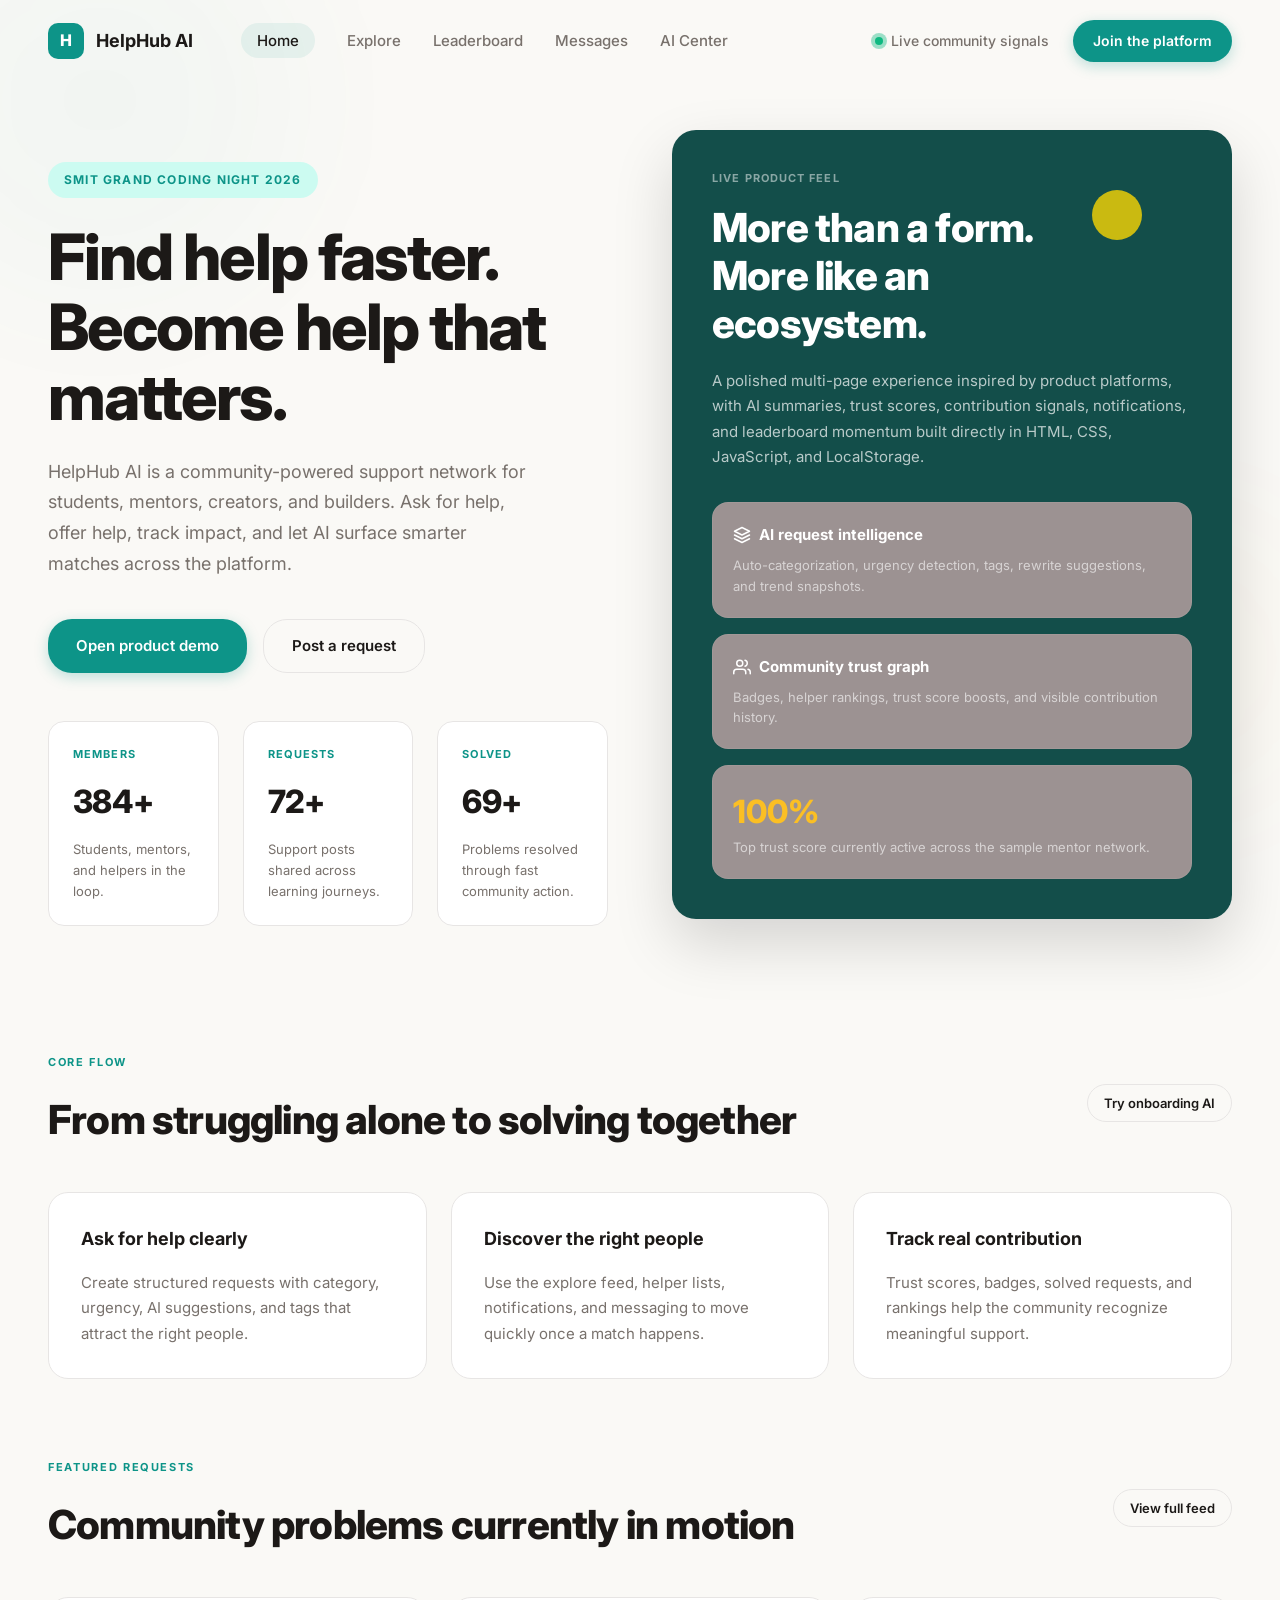
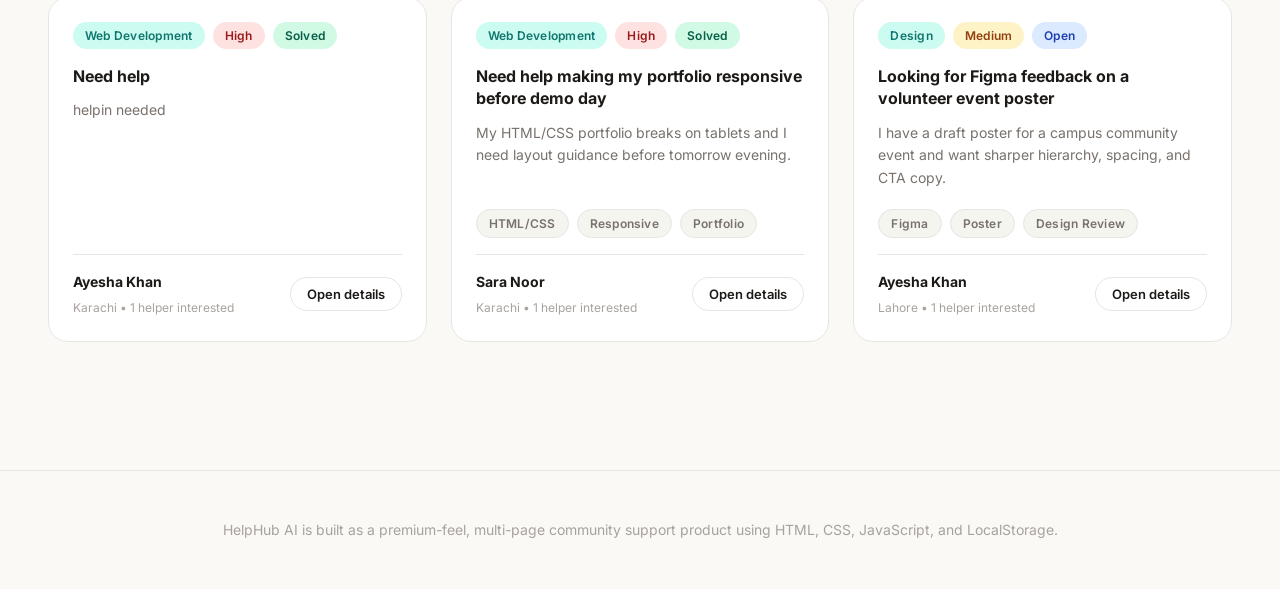
==== index.html @ 0294b37c "add files" ====
<!DOCTYPE html>
<html lang="en">
<head>
    <meta charset="UTF-8">
    <meta name="viewport" content="width=device-width, initial-scale=1.0">
    <title>HelpHub AI - Community Powered Support Network</title>
    <link href="https://fonts.googleapis.com/css2?family=Inter:wght@300;400;500;600;700;800&display=swap" rel="stylesheet">
    <link rel="stylesheet" href="style.css">
<base target="_blank">
</head>
<body>
    <!-- Background shapes -->
    <div class="bg-shape shape-1"></div>
    <div class="bg-shape shape-2"></div>

    <!-- Navigation -->
    <nav class="navbar">
        <div class="nav-left">
            <a href="#" class="logo">
                <div class="logo-icon">H</div>
                <span>HelpHub AI</span>
            </a>
            <ul class="nav-links">
                <li><a href="./index.html" class="active">Home</a></li>
                <li><a href="./explore.html">Explore</a></li>
                <li><a href="./leader.html">Leaderboard</a></li>
                <li><a href="./message.html">Messages</a></li>
                <li><a href="./platform.html">AI Center</a></li>
            </ul>
        </div>
        <div class="nav-right">
            <div class="live-signals">
                <div class="pulse-dot"></div>
                <span>Live community signals</span>
            </div>
            <a href="#" class="btn btn-primary">Join the platform</a>
        </div>
    </nav>

    <!-- Hero Section -->
    <section class="hero">
        <div class="hero-left">
            <div class="event-badge animate-in">
                SMIT Grand Coding Night 2026
            </div>

            <h1 class="hero-title animate-in delay-1">
                Find help faster.<br>
                Become help that<br>
                matters.
            </h1>

            <p class="hero-subtitle animate-in delay-2">
                HelpHub AI is a community-powered support network for students, mentors, creators, and builders. Ask for help, offer help, track impact, and let AI surface smarter matches across the platform.
            </p>

            <div class="hero-actions animate-in delay-3">
                <a href="#" class="btn btn-primary btn-large">Open product demo</a>
                <a href="#" class="btn btn-outline btn-large">Post a request</a>
            </div>

            <div class="stats-grid animate-in delay-4">
                <div class="stat-card">
                    <div class="stat-label">Members</div>
                    <div class="stat-value">384+</div>
                    <div class="stat-desc">Students, mentors, and helpers in the loop.</div>
                </div>
                <div class="stat-card">
                    <div class="stat-label">Requests</div>
                    <div class="stat-value">72+</div>
                    <div class="stat-desc">Support posts shared across learning journeys.</div>
                </div>
                <div class="stat-card">
                    <div class="stat-label">Solved</div>
                    <div class="stat-value">69+</div>
                    <div class="stat-desc">Problems resolved through fast community action.</div>
                </div>
            </div>
        </div>

        <div class="hero-right animate-in delay-2">
            <div class="feature-card">
                <div class="feature-label">Live Product Feel</div>
                <div class="center"></div>
                <h2 class="feature-title">
                    More than a form.<br>
                    More like an<br>
                    ecosystem.
                </h2>
                <p class="feature-desc">
                    A polished multi-page experience inspired by product platforms, with AI summaries, trust scores, contribution signals, notifications, and leaderboard momentum built directly in HTML, CSS, JavaScript, and LocalStorage.
                </p>

                <div class="feature-list">
                    <div class="feature-item">
                        <div class="feature-item-title">
                            <svg width="18" height="18" viewBox="0 0 24 24" fill="none" stroke="currentColor" stroke-width="2" stroke-linecap="round" stroke-linejoin="round">
                                <path d="M12 2L2 7l10 5 10-5-10-5z"/>
                                <path d="M2 17l10 5 10-5"/>
                                <path d="M2 12l10 5 10-5"/>
                            </svg>
                            AI request intelligence
                        </div>
                        <div class="feature-item-desc">
                            Auto-categorization, urgency detection, tags, rewrite suggestions, and trend snapshots.
                        </div>
                    </div>

                    <div class="feature-item">
                        <div class="feature-item-title">
                            <svg width="18" height="18" viewBox="0 0 24 24" fill="none" stroke="currentColor" stroke-width="2" stroke-linecap="round" stroke-linejoin="round">
                                <path d="M17 21v-2a4 4 0 0 0-4-4H5a4 4 0 0 0-4 4v2"/>
                                <circle cx="9" cy="7" r="4"/>
                                <path d="M23 21v-2a4 4 0 0 0-3-3.87"/>
                                <path d="M16 3.13a4 4 0 0 1 0 7.75"/>
                            </svg>
                            Community trust graph
                        </div>
                        <div class="feature-item-desc">
                            Badges, helper rankings, trust score boosts, and visible contribution history.
                        </div>
                    </div>

                    <div class="feature-item">
                        <div class="trust-score">
                            <span class="trust-score-value">100%</span>
                        </div>
                        <div class="feature-item-desc">
                            Top trust score currently active across the sample mentor network.
                        </div>
                    </div>
                </div>
            </div>
        </div>
    </section>

    <!-- Core Flow Section -->
    <section class="core-flow">
        <div class="section-header">
            <div>
                <div class="section-label">Core Flow</div>
                <h2 class="section-title">From struggling alone to solving together</h2>
            </div>
            <a href="#" class="btn btn-outline btn-small">Try onboarding AI</a>
        </div>

        <div class="flow-grid">
            <div class="flow-card">
                <h3 class="flow-card-title">Ask for help clearly</h3>
                <p class="flow-card-desc">Create structured requests with category, urgency, AI suggestions, and tags that attract the right people.</p>
            </div>
            <div class="flow-card">
                <h3 class="flow-card-title">Discover the right people</h3>
                <p class="flow-card-desc">Use the explore feed, helper lists, notifications, and messaging to move quickly once a match happens.</p>
            </div>
            <div class="flow-card">
                <h3 class="flow-card-title">Track real contribution</h3>
                <p class="flow-card-desc">Trust scores, badges, solved requests, and rankings help the community recognize meaningful support.</p>
            </div>
        </div>
    </section>

    <!-- Featured Requests -->
    <section class="featured">
        <div class="section-header">
            <div>
                <div class="section-label">Featured Requests</div>
                <h2 class="section-title">Community problems currently in motion</h2>
            </div>
            <a href="#" class="btn btn-outline btn-small">View full feed</a>
        </div>

        <div class="requests-grid">
            <div class="request-card">
                <div class="request-tags">
                    <span class="tag tag-category">Web Development</span>
                    <span class="tag tag-urgency-high">High</span>
                    <span class="tag tag-status-solved">Solved</span>
                </div>
                <h3 class="request-title">Need help</h3>
                <p class="request-desc">helpin needed</p>
                <div class="request-footer">
                    <div class="request-author">
                        <span class="author-name">Ayesha Khan</span>
                        <span class="author-meta">Karachi • 1 helper interested</span>
                    </div>
                    <button class="btn-details">Open details</button>
                </div>
            </div>

            <div class="request-card">
                <div class="request-tags">
                    <span class="tag tag-category">Web Development</span>
                    <span class="tag tag-urgency-high">High</span>
                    <span class="tag tag-status-solved">Solved</span>
                </div>
                <h3 class="request-title">Need help making my portfolio responsive before demo day</h3>
                <p class="request-desc">My HTML/CSS portfolio breaks on tablets and I need layout guidance before tomorrow evening.</p>
                <div class="request-tags" style="margin-top: auto; margin-bottom: 1rem;">
                    <span class="tag tag-skill">HTML/CSS</span>
                    <span class="tag tag-skill">Responsive</span>
                    <span class="tag tag-skill">Portfolio</span>
                </div>
                <div class="request-footer">
                    <div class="request-author">
                        <span class="author-name">Sara Noor</span>
                        <span class="author-meta">Karachi • 1 helper interested</span>
                    </div>
                    <button class="btn-details">Open details</button>
                </div>
            </div>

            <div class="request-card">
                <div class="request-tags">
                    <span class="tag tag-category">Design</span>
                    <span class="tag tag-urgency-medium">Medium</span>
                    <span class="tag tag-status-open">Open</span>
                </div>
                <h3 class="request-title">Looking for Figma feedback on a volunteer event poster</h3>
                <p class="request-desc">I have a draft poster for a campus community event and want sharper hierarchy, spacing, and CTA copy.</p>
                <div class="request-tags" style="margin-top: auto; margin-bottom: 1rem;">
                    <span class="tag tag-skill">Figma</span>
                    <span class="tag tag-skill">Poster</span>
                    <span class="tag tag-skill">Design Review</span>
                </div>
                <div class="request-footer">
                    <div class="request-author">
                        <span class="author-name">Ayesha Khan</span>
                        <span class="author-meta">Lahore • 1 helper interested</span>
                    </div>
                    <button class="btn-details">Open details</button>
                </div>
            </div>
        </div>
    </section>

    <!-- Footer -->
    <footer class="footer">
        <p>HelpHub AI is built as a premium-feel, multi-page community support product using HTML, CSS, JavaScript, and LocalStorage.</p>
    </footer>

    <script>
        // Intersection Observer for scroll animations
        const observerOptions = {
            threshold: 0.1,
            rootMargin: '0px 0px -50px 0px'
        };

        const observer = new IntersectionObserver((entries) => {
            entries.forEach(entry => {
                if (entry.isIntersecting) {
                    entry.target.style.opacity = '1';
                    entry.target.style.transform = 'translateY(0)';
                }
            });
        }, observerOptions);

        // Observe all cards
        document.querySelectorAll('.flow-card, .request-card, .stat-card').forEach((el, index) => {
            el.style.opacity = '0';
            el.style.transform = 'translateY(20px)';
            el.style.transition = `all 0.6s cubic-bezier(0.4, 0, 0.2, 1) ${index * 0.1}s`;
            observer.observe(el);
        });

        // Live counter animation
        function animateValue(element, start, end, duration) {
            let startTimestamp = null;
            const step = (timestamp) => {
                if (!startTimestamp) startTimestamp = timestamp;
                const progress = Math.min((timestamp - startTimestamp) / duration, 1);
                const value = Math.floor(progress * (end - start) + start);
                element.textContent = value + '+';
                if (progress < 1) {
                    window.requestAnimationFrame(step);
                }
            };
            window.requestAnimationFrame(step);
        }

        // Trigger counter animation when stats are visible
        const statsObserver = new IntersectionObserver((entries) => {
            entries.forEach(entry => {
                if (entry.isIntersecting) {
                    const statValues = entry.target.querySelectorAll('.stat-value');
                    statValues.forEach((stat, index) => {
                        const finalValue = parseInt(stat.textContent);
                        setTimeout(() => {
                            animateValue(stat, 0, finalValue, 1500);
                        }, index * 200);
                    });
                    statsObserver.unobserve(entry.target);
                }
            });
        }, { threshold: 0.5 });

        const statsGrid = document.querySelector('.stats-grid');
        if (statsGrid) {
            statsObserver.observe(statsGrid);
        }

        // Smooth scroll for navigation
        document.querySelectorAll('a[href^="#"]').forEach(anchor => {
            anchor.addEventListener('click', function (e) {
                e.preventDefault();
                const target = document.querySelector(this.getAttribute('href'));
                if (target) {
                    target.scrollIntoView({
                        behavior: 'smooth',
                        block: 'start'
                    });
                }
            });
        });

        // Button click feedback
        document.querySelectorAll('.btn, .btn-details').forEach(btn => {
            btn.addEventListener('click', function(e) {
                if (!this.getAttribute('href') || this.getAttribute('href') === '#') {
                    // Create ripple effect
                    const ripple = document.createElement('span');
                    ripple.style.cssText = `
                        position: absolute;
                        border-radius: 50%;
                        background: rgba(255,255,255,0.3);
                        transform: scale(0);
                        animation: ripple 0.6s linear;
                        pointer-events: none;
                    `;

                    const rect = this.getBoundingClientRect();
                    const size = Math.max(rect.width, rect.height);
                    ripple.style.width = ripple.style.height = size + 'px';
                    ripple.style.left = (e.clientX - rect.left - size/2) + 'px';
                    ripple.style.top = (e.clientY - rect.top - size/2) + 'px';

                    this.style.position = 'relative';
                    this.style.overflow = 'hidden';
                    this.appendChild(ripple);

                    setTimeout(() => ripple.remove(), 600);
                }
            });
        });

        // Add ripple animation keyframes
        const style = document.createElement('style');
        style.textContent = `
            @keyframes ripple {
                to {
                    transform: scale(4);
                    opacity: 0;
                }
            }
        `;
        document.head.appendChild(style);

        // Live signal pulse update
        setInterval(() => {
            const dot = document.querySelector('.pulse-dot');
            if (dot) {
                dot.style.animation = 'none';
                dot.offsetHeight; // Trigger reflow
                dot.style.animation = null;
            }
        }, 5000);

        // Parallax effect for background shapes
        document.addEventListener('mousemove', (e) => {
            const shapes = document.querySelectorAll('.bg-shape');
            const x = e.clientX / window.innerWidth;
            const y = e.clientY / window.innerHeight;

            shapes.forEach((shape, index) => {
                const speed = (index + 1) * 20;
                const xOffset = (window.innerWidth / 2 - e.clientX) / speed;
                const yOffset = (window.innerHeight / 2 - e.clientY) / speed;
                shape.style.transform = `translate(${xOffset}px, ${yOffset}px)`;
            });
        });
    </script>
</body>
</html>
---- style.css ----
* {
    margin: 0;
    padding: 0;
    box-sizing: border-box;
    font-family: "Inter", sans-serif;
}
        :root {
            --primary: #0d9488;
            --primary-dark: #0f766e;
            --primary-light: #ccfbf1;
            --bg-warm: #faf9f6;
            --bg-cream: #f5f5f0;
            --text-primary: #1c1917;
            --text-secondary: #78716c;
            --text-muted: #a8a29e;
            --border: #e7e5e4;
            --dark-card: #134e4a;
            --dark-card-hover: #115e59;
            --accent-gold: #fbbf24;
            --success: #10b981;
            --warning: #f59e0b;
            --danger: #ef4444;
        }

        * {
            margin: 0;
            padding: 0;
            box-sizing: border-box;
        }

        body {
            font-family: 'Inter', -apple-system, BlinkMacSystemFont, sans-serif;
            background: var(--bg-warm);
            color: var(--text-primary);
            line-height: 1.6;
            overflow-x: hidden;
        }

        /* Navigation */
        .navbar {
            display: flex;
            align-items: center;
            justify-content: space-between;
            padding: 1.25rem 3rem;
            max-width: 1400px;
            margin: 0 auto;
            position: relative;
            z-index: 100;
        }

        .nav-left {
            display: flex;
            align-items: center;
            gap: 3rem;
        }

        .logo {
            display: flex;
            align-items: center;
            gap: 0.75rem;
            text-decoration: none;
            color: var(--text-primary);
            font-weight: 700;
            font-size: 1.125rem;
        }

        .logo-icon {
            width: 36px;
            height: 36px;
            background: var(--primary);
            border-radius: 10px;
            display: flex;
            align-items: center;
            justify-content: center;
            color: white;
            font-weight: 800;
            font-size: 1rem;
        }

        .nav-links {
            display: flex;
            gap: 2rem;
            list-style: none;
        }

        .nav-links a {
            text-decoration: none;
            color: var(--text-secondary);
            font-weight: 500;
            font-size: 0.9375rem;
            transition: color 0.2s;
            position: relative;
        }

        .nav-links a:hover {
            color: var(--text-primary);
        }

        .nav-links a.active {
            color: var(--text-primary);
            background: rgba(13, 148, 136, 0.08);
            padding: 0.5rem 1rem;
            border-radius: 20px;
        }

        .nav-right {
            display: flex;
            align-items: center;
            gap: 1.5rem;
        }

        .live-signals {
            display: flex;
            align-items: center;
            gap: 0.5rem;
            font-size: 0.875rem;
            color: var(--text-secondary);
            font-weight: 500;
        }

        .pulse-dot {
            width: 8px;
            height: 8px;
            background: var(--success);
            border-radius: 50%;
            position: relative;
        }

        .pulse-dot::after {
            content: '';
            position: absolute;
            inset: -4px;
            border-radius: 50%;
            background: var(--success);
            opacity: 0.4;
            animation: pulse 2s infinite;
        }

        @keyframes pulse {
            0%, 100% { transform: scale(1); opacity: 0.4; }
            50% { transform: scale(1.5); opacity: 0; }
        }

        .btn {
            padding: 0.625rem 1.25rem;
            border-radius: 24px;
            font-weight: 600;
            font-size: 0.875rem;
            cursor: pointer;
            transition: all 0.3s cubic-bezier(0.4, 0, 0.2, 1);
            border: none;
            outline: none;
            text-decoration: none;
            display: inline-flex;
            align-items: center;
            gap: 0.5rem;
        }

        .btn-primary {
            background: var(--primary);
            color: white;
            box-shadow: 0 4px 14px rgba(13, 148, 136, 0.25);
        }

        .btn-primary:hover {
            background: var(--primary-dark);
            transform: translateY(-2px);
            box-shadow: 0 8px 25px rgba(13, 148, 136, 0.35);
        }

        .btn-outline {
            background: transparent;
            color: var(--text-primary);
            border: 1.5px solid var(--border);
        }

        .btn-outline:hover {
            border-color: var(--text-primary);
            background: rgba(0,0,0,0.02);
        }

        .btn-small {
            padding: 0.5rem 1rem;
            font-size: 0.8125rem;
        }

        /* Hero Section */
        .hero {
            max-width: 1400px;
            margin: 0 auto;
            padding: 3rem;
            display: grid;
            grid-template-columns: 1fr 1fr;
            gap: 4rem;
            align-items: start;
            min-height: calc(100vh - 80px);
        }

        .hero-left {
            padding-top: 2rem;
        }

        .event-badge {
            display: inline-flex;
            align-items: center;
            gap: 0.75rem;
            font-size: 0.75rem;
            font-weight: 700;
            letter-spacing: 0.1em;
            text-transform: uppercase;
            color: var(--primary);
            margin-bottom: 1.5rem;
            background: var(--primary-light);
            padding: 0.5rem 1rem;
            border-radius: 20px;
        }

        .hero-title {
            font-size: 4rem;
            font-weight: 800;
            line-height: 1.1;
            letter-spacing: -0.03em;
            margin-bottom: 1.5rem;
            color: var(--text-primary);
        }

        .hero-subtitle {
            font-size: 1.125rem;
            color: var(--text-secondary);
            line-height: 1.7;
            max-width: 480px;
            margin-bottom: 2.5rem;
        }

        .hero-actions {
            display: flex;
            gap: 1rem;
            margin-bottom: 3rem;
        }

        .btn-large {
            padding: 0.875rem 1.75rem;
            font-size: 0.9375rem;
        }

        /* Stats */
        .stats-grid {
            display: grid;
            grid-template-columns: repeat(3, 1fr);
            gap: 1.5rem;
        }

        .stat-card {
            background: white;
            padding: 1.5rem;
            border-radius: 16px;
            border: 1px solid var(--border);
            transition: all 0.3s ease;
        }

        .stat-card:hover {
            transform: translateY(-4px);
            box-shadow: 0 12px 40px rgba(0,0,0,0.08);
            border-color: transparent;
        }

        .stat-label {
            font-size: 0.6875rem;
            font-weight: 700;
            letter-spacing: 0.1em;
            text-transform: uppercase;
            color: var(--primary);
            margin-bottom: 0.75rem;
        }

        .stat-value {
            font-size: 2rem;
            font-weight: 800;
            color: var(--text-primary);
            margin-bottom: 0.75rem;
            letter-spacing: -0.02em;
        }

        .stat-desc {
            font-size: 0.8125rem;
            color: var(--text-secondary);
            line-height: 1.6;
        }

        /* Hero Right - Dark Card */
        .hero-right {
            position: relative;
        }
        .center{
            height: 50px;
            width: 50px;
            background-color: #caba11;
            border-radius: 50%;
            position: absolute;
            top:60px;
            /* left: 0px; */
            right: 90px;
        }

        .feature-card {
            background: var(--dark-card);
            border-radius: 24px;
            padding: 2.5rem;
            color: white;
            position: relative;
            overflow: hidden;
            box-shadow: 0 25px 60px rgba(0,0,0,0.15);
            transition: transform 0.3s ease;
        }   

        .feature-card:hover {
            transform: translateY(-4px);
        }

        .feature-card::before {
            content: '';
            position: absolute;
            top: -50%;
            right: -20%;
            width: 300px;
            height: 300px;
            background: radial-gradient(circle, rgba(251, 191, 36, 0.15) 0%, transparent 70%);
            border-radius: 50%;
            pointer-events: none;
        }

        .feature-label {
            font-size: 0.6875rem;
            font-weight: 700;
            letter-spacing: 0.1em;
            text-transform: uppercase;
            color: rgba(255,255,255,0.5);
            margin-bottom: 1rem;
        }

        .feature-title {
            font-size: 2.5rem;
            font-weight: 800;
            line-height: 1.2;
            margin-bottom: 1.25rem;
            letter-spacing: -0.02em;
        }

        .feature-desc {
            font-size: 0.9375rem;
            color: rgba(255,255,255,0.7);
            line-height: 1.7;
            margin-bottom: 2rem;
        }

        .feature-list {
            display: flex;
            flex-direction: column;
            gap: 1rem;
        }

        .feature-item {
            background: rgb(156, 146, 146);
            backdrop-filter: blur(10px);
            border-radius: 16px;
            padding: 1.25rem;
            border: 1px solid rgba(255,255,255,0.06);
            transition: all 0.3s ease;
            cursor: pointer;
        }

        .feature-item:hover {
            background: rgba(255,255,255,0.12);
            transform: translateX(4px);
        }

        .feature-item-title {
            font-weight: 700;
            font-size: 0.9375rem;
            margin-bottom: 0.5rem;
            display: flex;
            align-items: center;
            gap: 0.5rem;
        }

        .feature-item-desc {
            font-size: 0.8125rem;
            color: rgba(255,255,255,0.6);
            line-height: 1.6;
        }

        .trust-score {
            display: flex;
            align-items: baseline;
            gap: 0.5rem;
        }

        .trust-score-value {
            font-size: 2rem;
            font-weight: 800;
            color: var(--accent-gold);
        }

        /* Core Flow Section */
        .core-flow {
            max-width: 1400px;
            margin: 0 auto;
            padding: 5rem 3rem;
        }

        .section-header {
            display: flex;
            justify-content: space-between;
            align-items: center;
            margin-bottom: 2.5rem;
        }

        .section-label {
            font-size: 0.6875rem;
            font-weight: 700;
            letter-spacing: 0.15em;
            text-transform: uppercase;
            color: var(--primary);
            margin-bottom: 1rem;
        }

        .section-title {
            font-size: 2.5rem;
            font-weight: 800;
            letter-spacing: -0.02em;
        }

        .flow-grid {
            display: grid;
            grid-template-columns: repeat(3, 1fr);
            gap: 1.5rem;
        }

        .flow-card {
            background: white;
            padding: 2rem;
            border-radius: 20px;
            border: 1px solid var(--border);
            transition: all 0.4s cubic-bezier(0.4, 0, 0.2, 1);
            position: relative;
            overflow: hidden;
        }

        .flow-card::before {
            content: '';
            position: absolute;
            top: 0;
            left: 0;
            right: 0;
            height: 3px;
            background: linear-gradient(90deg, var(--primary), var(--accent-gold));
            transform: scaleX(0);
            transition: transform 0.4s ease;
        }

        .flow-card:hover {
            transform: translateY(-8px);
            box-shadow: 0 20px 50px rgba(0,0,0,0.1);
            border-color: transparent;
        }

        .flow-card:hover::before {
            transform: scaleX(1);
        }

        .flow-card-title {
            font-size: 1.125rem;
            font-weight: 700;
            margin-bottom: 1rem;
            color: var(--text-primary);
        }

        .flow-card-desc {
            font-size: 0.9375rem;
            color: var(--text-secondary);
            line-height: 1.7;
        }

        /* Featured Requests */
        .featured {
            max-width: 1400px;
            margin: 0 auto;
            padding: 0 3rem 5rem;
        }

        .requests-grid {
            display: grid;
            grid-template-columns: repeat(3, 1fr);
            gap: 1.5rem;
            margin-top: 2.5rem;
        }

        .request-card {
            background: white;
            border-radius: 20px;
            border: 1px solid var(--border);
            padding: 1.5rem;
            transition: all 0.4s cubic-bezier(0.4, 0, 0.2, 1);
            display: flex;
            flex-direction: column;
            height: 100%;
        }

        .request-card:hover {
            transform: translateY(-6px);
            box-shadow: 0 20px 50px rgba(0,0,0,0.08);
            border-color: transparent;
        }

        .request-tags {
            display: flex;
            gap: 0.5rem;
            margin-bottom: 1rem;
            flex-wrap: wrap;
        }

        .tag {
            padding: 0.25rem 0.75rem;
            border-radius: 20px;
            font-size: 0.75rem;
            font-weight: 600;
            letter-spacing: 0.02em;
        }

        .tag-category {
            background: var(--primary-light);
            color: var(--primary-dark);
        }

        .tag-urgency-high {
            background: #fee2e2;
            color: #991b1b;
        }

        .tag-urgency-medium {
            background: #fef3c7;
            color: #92400e;
        }

        .tag-status-solved {
            background: #d1fae5;
            color: #065f46;
        }

        .tag-status-open {
            background: #dbeafe;
            color: #1e40af;
        }

        .tag-skill {
            background: var(--bg-cream);
            color: var(--text-secondary);
            border: 1px solid var(--border);
        }

        .request-title {
            font-size: 1rem;
            font-weight: 700;
            margin-bottom: 0.75rem;
            line-height: 1.4;
            color: var(--text-primary);
        }

        .request-desc {
            font-size: 0.875rem;
            color: var(--text-secondary);
            line-height: 1.6;
            margin-bottom: 1.25rem;
            flex-grow: 1;
        }

        .request-footer {
            display: flex;
            justify-content: space-between;
            align-items: center;
            margin-top: auto;
            padding-top: 1rem;
            border-top: 1px solid var(--border);
        }

        .request-author {
            display: flex;
            flex-direction: column;
            gap: 0.25rem;
        }

        .author-name {
            font-weight: 700;
            font-size: 0.875rem;
            color: var(--text-primary);
        }

        .author-meta {
            font-size: 0.75rem;
            color: var(--text-muted);
        }

        .btn-details {
            padding: 0.5rem 1rem;
            font-size: 0.8125rem;
            background: transparent;
            border: 1.5px solid var(--border);
            border-radius: 20px;
            color: var(--text-primary);
            font-weight: 600;
            cursor: pointer;
            transition: all 0.2s;
        }

        .btn-details:hover {
            border-color: var(--primary);
            color: var(--primary);
            background: var(--primary-light);
        }

        /* Footer */
        .footer {
            text-align: center;
            padding: 3rem;
            color: var(--text-muted);
            font-size: 0.875rem;
            border-top: 1px solid var(--border);
            margin-top: 3rem;
        }

        /* Animations */
        @keyframes fadeInUp {
            from {
                opacity: 0;
                transform: translateY(30px);
            }
            to {
                opacity: 1;
                transform: translateY(0);
            }
        }

        .animate-in {
            animation: fadeInUp 0.8s cubic-bezier(0.4, 0, 0.2, 1) forwards;
            opacity: 0;
        }

        .delay-1 { animation-delay: 0.1s; }
        .delay-2 { animation-delay: 0.2s; }
        .delay-3 { animation-delay: 0.3s; }
        .delay-4 { animation-delay: 0.4s; }

        /* Floating shapes for background */
        .bg-shape {
            position: fixed;
            border-radius: 50%;
            filter: blur(80px);
            opacity: 0.4;
            pointer-events: none;
            z-index: -1;
        }

        .shape-1 {
            width: 400px;
            height: 400px;
            background: rgba(13, 148, 136, 0.08);
            top: -100px;
            left: -100px;
        }

        .shape-2 {
            width: 300px;
            height: 300px;
            background: rgba(251, 191, 36, 0.06);
            bottom: 10%;
            right: -50px;
        }

        /* Responsive */
        @media (max-width: 1024px) {
            .hero {
                grid-template-columns: 1fr;
                gap: 3rem;
            }

            .hero-title {
                font-size: 3rem;
            }

            .flow-grid,
            .requests-grid {
                grid-template-columns: 1fr;
            }

            .stats-grid {
                grid-template-columns: repeat(3, 1fr);
            }
        }

        @media (max-width: 640px) {
            .navbar {
                padding: 1rem 1.5rem;
            }

            .nav-links {
                display: none;
            }

            .hero {
                padding: 2rem 1.5rem;
            }

            .hero-title {
                font-size: 0px;
            }

            .stats-grid {
                grid-template-columns: 1fr;
            }

            .section-title {
                font-size: 1.875rem;
            }
        }

        /* Interactive hover states */
        .request-card {
            position: relative;
        }

        .request-card::after {
            content: '';
            position: absolute;
            inset: -1px;
            border-radius: 20px;
            padding: 1px;
            background: linear-gradient(135deg, var(--primary), var(--accent-gold));
            -webkit-mask: linear-gradient(#fff 0 0) content-box, linear-gradient(#fff 0 0);
            mask: linear-gradient(#fff 0 0) content-box, linear-gradient(#fff 0 0);
            -webkit-mask-composite: xor;
            mask-composite: exclude;
            opacity: 0;
            transition: opacity 0.4s ease;
            pointer-events: none;
        }

        .request-card:hover::after {
            opacity: 1;
        }

        /* Custom scrollbar */
        ::-webkit-scrollbar {
            width: 8px;
        }

        ::-webkit-scrollbar-track {
            background: var(--bg-warm);
        }

        ::-webkit-scrollbar-thumb {
            background: var(--border);
            border-radius: 4px;
        }

        ::-webkit-scrollbar-thumb:hover {
            background: var(--text-muted);
        }
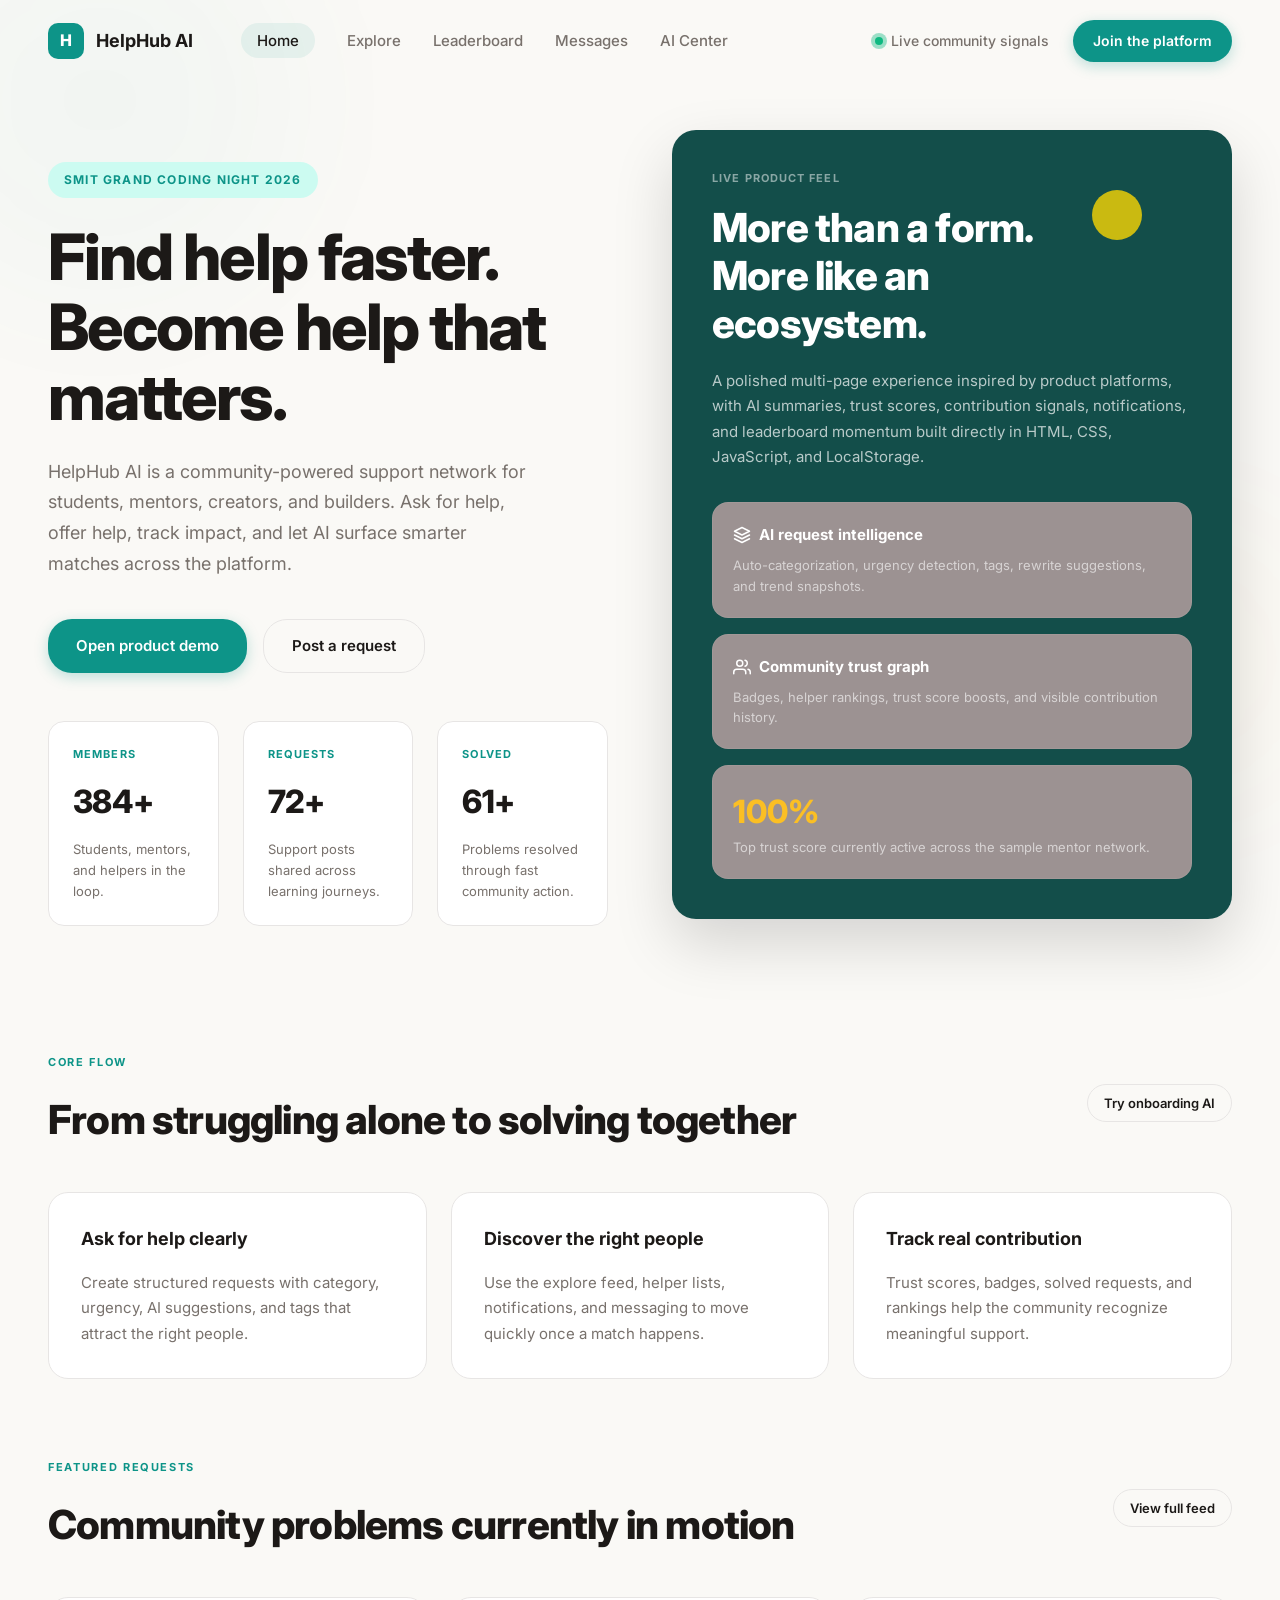
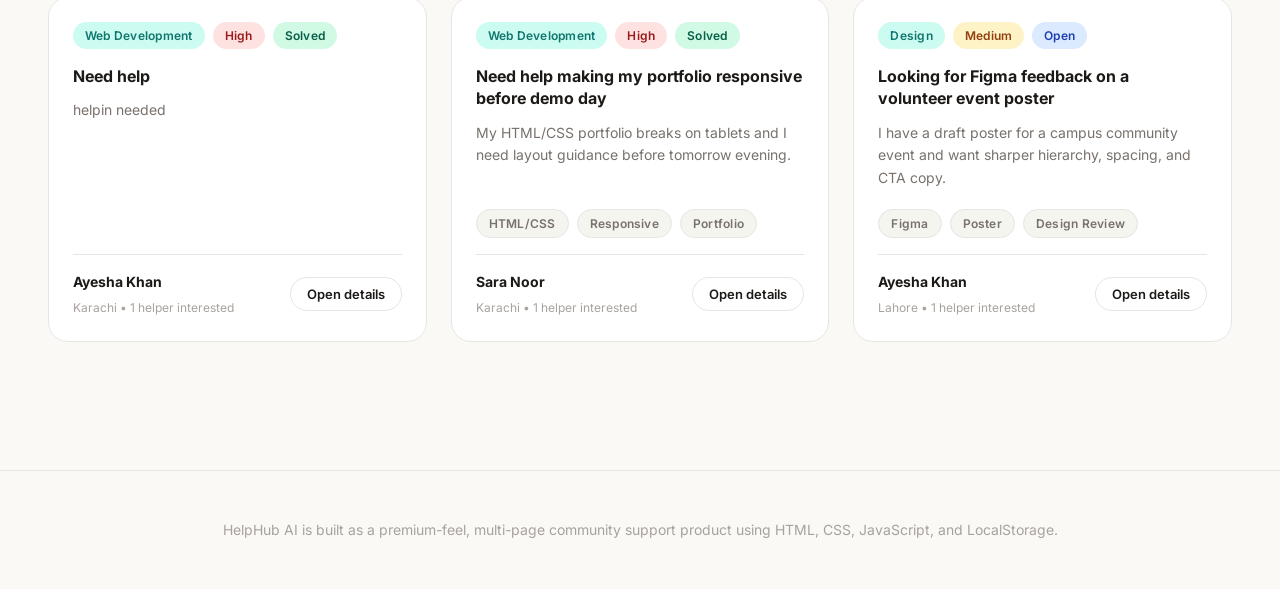
==== commit 5c9e2678: "linked the pages" ====
--- a/index.html
+++ b/index.html
@@ -33,7 +33,7 @@
                 <div class="pulse-dot"></div>
                 <span>Live community signals</span>
             </div>
-            <a href="#" class="btn btn-primary">Join the platform</a>
+            <a href="./platform.html" class="btn btn-primary">Join the platform</a>
         </div>
     </nav>
 
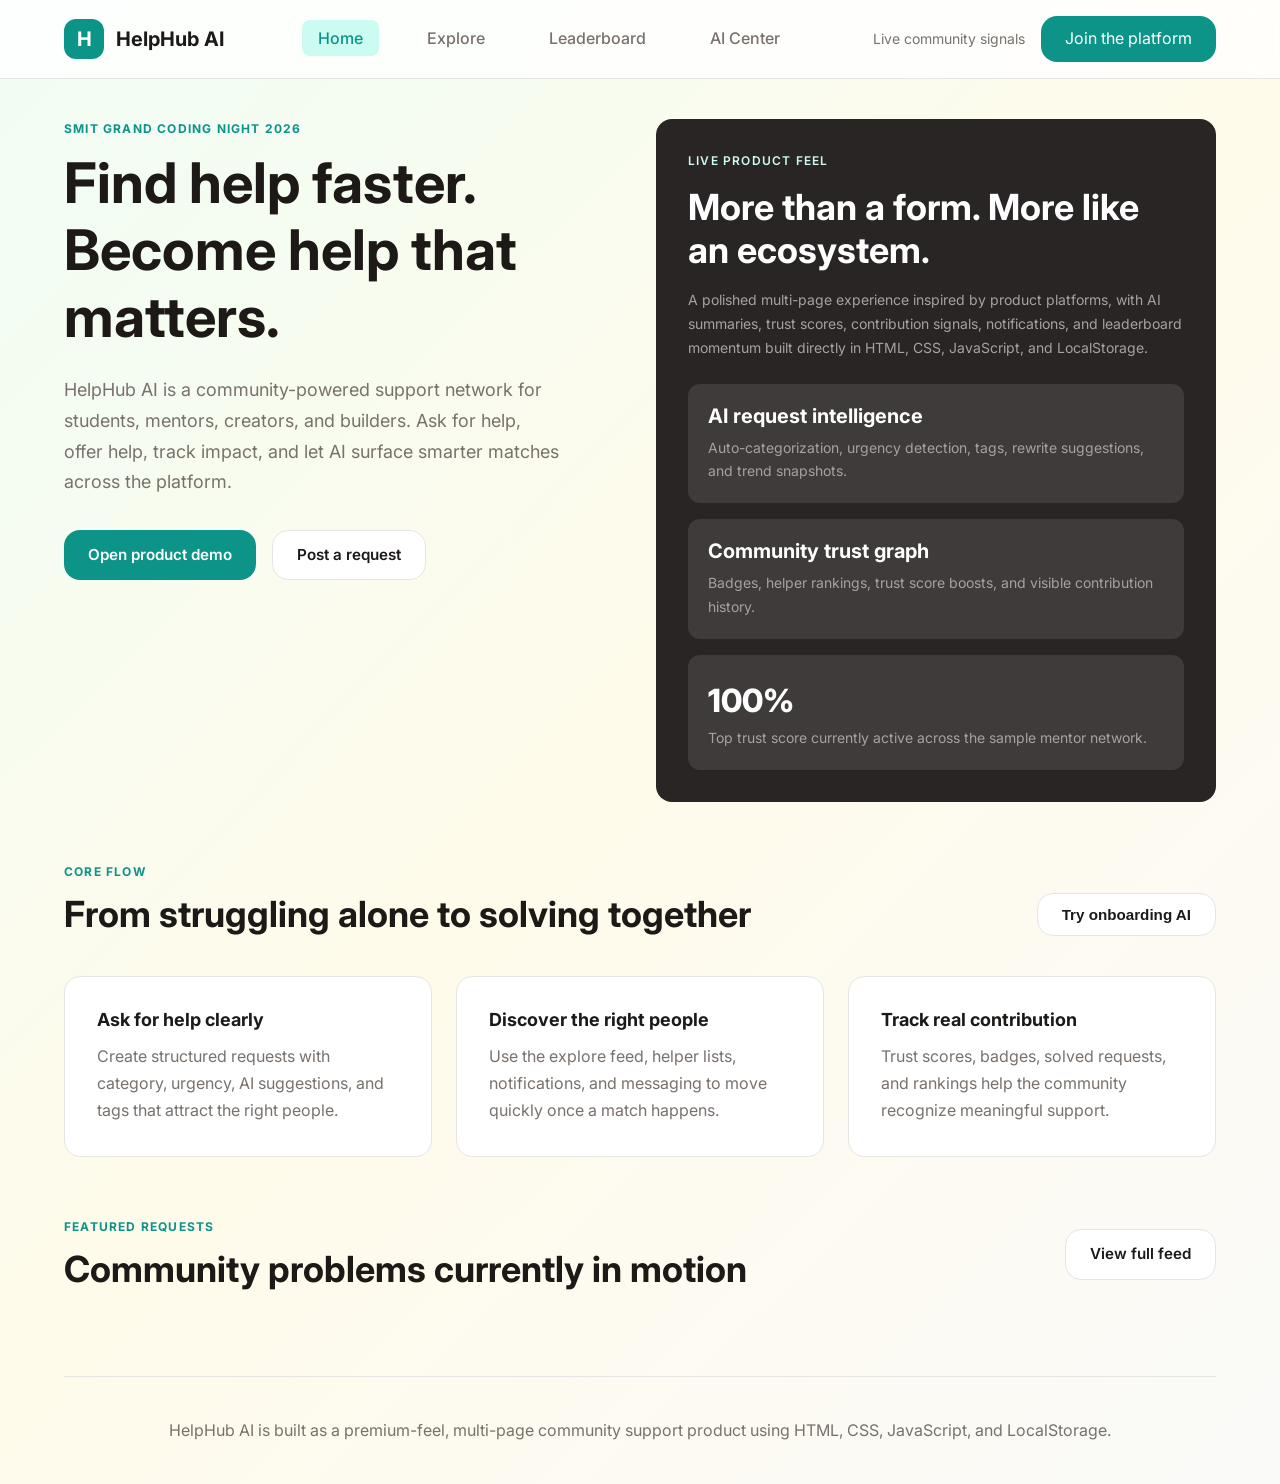
==== commit 64b1d19b: "Debuginh" ====
--- a/index.html
+++ b/index.html
@@ -3,381 +3,111 @@
 <head>
     <meta charset="UTF-8">
     <meta name="viewport" content="width=device-width, initial-scale=1.0">
-    <title>HelpHub AI - Community Powered Support Network</title>
-    <link href="https://fonts.googleapis.com/css2?family=Inter:wght@300;400;500;600;700;800&display=swap" rel="stylesheet">
-    <link rel="stylesheet" href="style.css">
-<base target="_blank">
+    <title>HelpHub AI - Community Support Network</title>
+    <link rel="preconnect" href="https://fonts.googleapis.com">
+    <link href="https://fonts.googleapis.com/css2?family=Inter:wght@400;500;600;700;800&display=swap" rel="stylesheet">
+    <link rel="stylesheet" href="styles.css">
 </head>
 <body>
-    <!-- Background shapes -->
-    <div class="bg-shape shape-1"></div>
-    <div class="bg-shape shape-2"></div>
-
-    <!-- Navigation -->
     <nav class="navbar">
-        <div class="nav-left">
-            <a href="#" class="logo">
+        <div class="container">
+            <a href="index.html" class="logo">
                 <div class="logo-icon">H</div>
                 <span>HelpHub AI</span>
             </a>
             <ul class="nav-links">
-                <li><a href="./index.html" class="active">Home</a></li>
-                <li><a href="./explore.html">Explore</a></li>
-                <li><a href="./leader.html">Leaderboard</a></li>
-                <li><a href="./message.html">Messages</a></li>
-                <li><a href="./platform.html">AI Center</a></li>
+                <li><a href="index.html" class="active">Home</a></li>
+                <li><a href="explore.html">Explore</a></li>
+                <li><a href="leaderboard.html">Leaderboard</a></li>
+                <li><a href="ai-center.html">AI Center</a></li>
             </ul>
-        </div>
-        <div class="nav-right">
-            <div class="live-signals">
-                <div class="pulse-dot"></div>
-                <span>Live community signals</span>
+            <div style="display: flex; gap: 16px; align-items: center;">
+                <span style="color: var(--text-secondary); font-size: 0.875rem;">Live community signals</span>
+                <a href="login.html" class="nav-cta">Join the platform</a>
             </div>
-            <a href="./platform.html" class="btn btn-primary">Join the platform</a>
         </div>
     </nav>
 
-    <!-- Hero Section -->
-    <section class="hero">
-        <div class="hero-left">
-            <div class="event-badge animate-in">
-                SMIT Grand Coding Night 2026
+    <main class="container" style="padding-top: 40px;">
+        <div class="two-col" style="margin-bottom: 60px;">
+            <div>
+                <div class="page-label" style="color: var(--primary);">SMIT Grand Coding Night 2026</div>
+                <h1 style="font-size: 3.5rem; margin-bottom: 24px;">Find help faster. Become help that matters.</h1>
+                <p style="font-size: 1.125rem; margin-bottom: 32px; max-width: 500px;">
+                    HelpHub AI is a community-powered support network for students, mentors, creators, and builders. 
+                    Ask for help, offer help, track impact, and let AI surface smarter matches across the platform.
+                </p>
+                <div style="display: flex; gap: 16px; margin-bottom: 40px;">
+                    <a href="explore.html" class="btn btn-primary">Open product demo</a>
+                    <a href="create-request.html" class="btn btn-secondary">Post a request</a>
+                </div>
+                <div id="statsContainer" class="stats-grid"></div>
             </div>
-
-            <h1 class="hero-title animate-in delay-1">
-                Find help faster.<br>
-                Become help that<br>
-                matters.
-            </h1>
-
-            <p class="hero-subtitle animate-in delay-2">
-                HelpHub AI is a community-powered support network for students, mentors, creators, and builders. Ask for help, offer help, track impact, and let AI surface smarter matches across the platform.
-            </p>
-
-            <div class="hero-actions animate-in delay-3">
-                <a href="#" class="btn btn-primary btn-large">Open product demo</a>
-                <a href="#" class="btn btn-outline btn-large">Post a request</a>
-            </div>
-
-            <div class="stats-grid animate-in delay-4">
-                <div class="stat-card">
-                    <div class="stat-label">Members</div>
-                    <div class="stat-value">384+</div>
-                    <div class="stat-desc">Students, mentors, and helpers in the loop.</div>
+            
+            <div class="ai-panel">
+                <div class="hero-label">Live Product Feel</div>
+                <h2 style="color: white; margin-bottom: 16px;">More than a form. More like an ecosystem.</h2>
+                <p style="margin-bottom: 24px;">
+                    A polished multi-page experience inspired by product platforms, with AI summaries, trust scores, 
+                    contribution signals, notifications, and leaderboard momentum built directly in HTML, CSS, JavaScript, and LocalStorage.
+                </p>
+                
+                <div style="background: rgba(255,255,255,0.1); padding: 20px; border-radius: 12px; margin-bottom: 16px;">
+                    <h4 style="color: white; margin-bottom: 8px;">AI request intelligence</h4>
+                    <p style="font-size: 0.875rem;">Auto-categorization, urgency detection, tags, rewrite suggestions, and trend snapshots.</p>
                 </div>
-                <div class="stat-card">
-                    <div class="stat-label">Requests</div>
-                    <div class="stat-value">72+</div>
-                    <div class="stat-desc">Support posts shared across learning journeys.</div>
+                
+                <div style="background: rgba(255,255,255,0.1); padding: 20px; border-radius: 12px; margin-bottom: 16px;">
+                    <h4 style="color: white; margin-bottom: 8px;">Community trust graph</h4>
+                    <p style="font-size: 0.875rem;">Badges, helper rankings, trust score boosts, and visible contribution history.</p>
                 </div>
-                <div class="stat-card">
-                    <div class="stat-label">Solved</div>
-                    <div class="stat-value">69+</div>
-                    <div class="stat-desc">Problems resolved through fast community action.</div>
+                
+                <div style="background: rgba(255,255,255,0.1); padding: 20px; border-radius: 12px;">
+                    <div style="font-size: 2rem; font-weight: 800; color: white;">100%</div>
+                    <p style="font-size: 0.875rem;">Top trust score currently active across the sample mentor network.</p>
                 </div>
             </div>
         </div>
 
-        <div class="hero-right animate-in delay-2">
-            <div class="feature-card">
-                <div class="feature-label">Live Product Feel</div>
-                <div class="center"></div>
-                <h2 class="feature-title">
-                    More than a form.<br>
-                    More like an<br>
-                    ecosystem.
-                </h2>
-                <p class="feature-desc">
-                    A polished multi-page experience inspired by product platforms, with AI summaries, trust scores, contribution signals, notifications, and leaderboard momentum built directly in HTML, CSS, JavaScript, and LocalStorage.
-                </p>
-
-                <div class="feature-list">
-                    <div class="feature-item">
-                        <div class="feature-item-title">
-                            <svg width="18" height="18" viewBox="0 0 24 24" fill="none" stroke="currentColor" stroke-width="2" stroke-linecap="round" stroke-linejoin="round">
-                                <path d="M12 2L2 7l10 5 10-5-10-5z"/>
-                                <path d="M2 17l10 5 10-5"/>
-                                <path d="M2 12l10 5 10-5"/>
-                            </svg>
-                            AI request intelligence
-                        </div>
-                        <div class="feature-item-desc">
-                            Auto-categorization, urgency detection, tags, rewrite suggestions, and trend snapshots.
-                        </div>
-                    </div>
-
-                    <div class="feature-item">
-                        <div class="feature-item-title">
-                            <svg width="18" height="18" viewBox="0 0 24 24" fill="none" stroke="currentColor" stroke-width="2" stroke-linecap="round" stroke-linejoin="round">
-                                <path d="M17 21v-2a4 4 0 0 0-4-4H5a4 4 0 0 0-4 4v2"/>
-                                <circle cx="9" cy="7" r="4"/>
-                                <path d="M23 21v-2a4 4 0 0 0-3-3.87"/>
-                                <path d="M16 3.13a4 4 0 0 1 0 7.75"/>
-                            </svg>
-                            Community trust graph
-                        </div>
-                        <div class="feature-item-desc">
-                            Badges, helper rankings, trust score boosts, and visible contribution history.
-                        </div>
-                    </div>
-
-                    <div class="feature-item">
-                        <div class="trust-score">
-                            <span class="trust-score-value">100%</span>
-                        </div>
-                        <div class="feature-item-desc">
-                            Top trust score currently active across the sample mentor network.
-                        </div>
-                    </div>
+        <div style="margin-bottom: 60px;">
+            <div class="page-label">Core Flow</div>
+            <div style="display: flex; justify-content: space-between; align-items: center; margin-bottom: 24px;">
+                <h2>From struggling alone to solving together</h2>
+                <button class="btn btn-secondary">Try onboarding AI</button>
+            </div>
+            
+            <div class="features-grid">
+                <div class="feature-card">
+                    <h3>Ask for help clearly</h3>
+                    <p>Create structured requests with category, urgency, AI suggestions, and tags that attract the right people.</p>
+                </div>
+                <div class="feature-card">
+                    <h3>Discover the right people</h3>
+                    <p>Use the explore feed, helper lists, notifications, and messaging to move quickly once a match happens.</p>
+                </div>
+                <div class="feature-card">
+                    <h3>Track real contribution</h3>
+                    <p>Trust scores, badges, solved requests, and rankings help the community recognize meaningful support.</p>
                 </div>
             </div>
         </div>
-    </section>
 
-    <!-- Core Flow Section -->
-    <section class="core-flow">
-        <div class="section-header">
-            <div>
-                <div class="section-label">Core Flow</div>
-                <h2 class="section-title">From struggling alone to solving together</h2>
+        <div style="margin-bottom: 60px;">
+            <div style="display: flex; justify-content: space-between; align-items: center; margin-bottom: 24px;">
+                <div>
+                    <div class="page-label">Featured Requests</div>
+                    <h2>Community problems currently in motion</h2>
+                </div>
+                <a href="explore.html" class="btn btn-secondary">View full feed</a>
             </div>
-            <a href="#" class="btn btn-outline btn-small">Try onboarding AI</a>
+            <div id="featuredRequests" style="display: grid; grid-template-columns: repeat(3, 1fr); gap: 24px;"></div>
         </div>
 
-        <div class="flow-grid">
-            <div class="flow-card">
-                <h3 class="flow-card-title">Ask for help clearly</h3>
-                <p class="flow-card-desc">Create structured requests with category, urgency, AI suggestions, and tags that attract the right people.</p>
-            </div>
-            <div class="flow-card">
-                <h3 class="flow-card-title">Discover the right people</h3>
-                <p class="flow-card-desc">Use the explore feed, helper lists, notifications, and messaging to move quickly once a match happens.</p>
-            </div>
-            <div class="flow-card">
-                <h3 class="flow-card-title">Track real contribution</h3>
-                <p class="flow-card-desc">Trust scores, badges, solved requests, and rankings help the community recognize meaningful support.</p>
-            </div>
-        </div>
-    </section>
+        <footer style="text-align: center; padding: 40px 0; color: var(--text-light); border-top: 1px solid var(--border);">
+            <p>HelpHub AI is built as a premium-feel, multi-page community support product using HTML, CSS, JavaScript, and LocalStorage.</p>
+        </footer>
+    </main>
 
-    <!-- Featured Requests -->
-    <section class="featured">
-        <div class="section-header">
-            <div>
-                <div class="section-label">Featured Requests</div>
-                <h2 class="section-title">Community problems currently in motion</h2>
-            </div>
-            <a href="#" class="btn btn-outline btn-small">View full feed</a>
-        </div>
-
-        <div class="requests-grid">
-            <div class="request-card">
-                <div class="request-tags">
-                    <span class="tag tag-category">Web Development</span>
-                    <span class="tag tag-urgency-high">High</span>
-                    <span class="tag tag-status-solved">Solved</span>
-                </div>
-                <h3 class="request-title">Need help</h3>
-                <p class="request-desc">helpin needed</p>
-                <div class="request-footer">
-                    <div class="request-author">
-                        <span class="author-name">Ayesha Khan</span>
-                        <span class="author-meta">Karachi • 1 helper interested</span>
-                    </div>
-                    <button class="btn-details">Open details</button>
-                </div>
-            </div>
-
-            <div class="request-card">
-                <div class="request-tags">
-                    <span class="tag tag-category">Web Development</span>
-                    <span class="tag tag-urgency-high">High</span>
-                    <span class="tag tag-status-solved">Solved</span>
-                </div>
-                <h3 class="request-title">Need help making my portfolio responsive before demo day</h3>
-                <p class="request-desc">My HTML/CSS portfolio breaks on tablets and I need layout guidance before tomorrow evening.</p>
-                <div class="request-tags" style="margin-top: auto; margin-bottom: 1rem;">
-                    <span class="tag tag-skill">HTML/CSS</span>
-                    <span class="tag tag-skill">Responsive</span>
-                    <span class="tag tag-skill">Portfolio</span>
-                </div>
-                <div class="request-footer">
-                    <div class="request-author">
-                        <span class="author-name">Sara Noor</span>
-                        <span class="author-meta">Karachi • 1 helper interested</span>
-                    </div>
-                    <button class="btn-details">Open details</button>
-                </div>
-            </div>
-
-            <div class="request-card">
-                <div class="request-tags">
-                    <span class="tag tag-category">Design</span>
-                    <span class="tag tag-urgency-medium">Medium</span>
-                    <span class="tag tag-status-open">Open</span>
-                </div>
-                <h3 class="request-title">Looking for Figma feedback on a volunteer event poster</h3>
-                <p class="request-desc">I have a draft poster for a campus community event and want sharper hierarchy, spacing, and CTA copy.</p>
-                <div class="request-tags" style="margin-top: auto; margin-bottom: 1rem;">
-                    <span class="tag tag-skill">Figma</span>
-                    <span class="tag tag-skill">Poster</span>
-                    <span class="tag tag-skill">Design Review</span>
-                </div>
-                <div class="request-footer">
-                    <div class="request-author">
-                        <span class="author-name">Ayesha Khan</span>
-                        <span class="author-meta">Lahore • 1 helper interested</span>
-                    </div>
-                    <button class="btn-details">Open details</button>
-                </div>
-            </div>
-        </div>
-    </section>
-
-    <!-- Footer -->
-    <footer class="footer">
-        <p>HelpHub AI is built as a premium-feel, multi-page community support product using HTML, CSS, JavaScript, and LocalStorage.</p>
-    </footer>
-
-    <script>
-        // Intersection Observer for scroll animations
-        const observerOptions = {
-            threshold: 0.1,
-            rootMargin: '0px 0px -50px 0px'
-        };
-
-        const observer = new IntersectionObserver((entries) => {
-            entries.forEach(entry => {
-                if (entry.isIntersecting) {
-                    entry.target.style.opacity = '1';
-                    entry.target.style.transform = 'translateY(0)';
-                }
-            });
-        }, observerOptions);
-
-        // Observe all cards
-        document.querySelectorAll('.flow-card, .request-card, .stat-card').forEach((el, index) => {
-            el.style.opacity = '0';
-            el.style.transform = 'translateY(20px)';
-            el.style.transition = `all 0.6s cubic-bezier(0.4, 0, 0.2, 1) ${index * 0.1}s`;
-            observer.observe(el);
-        });
-
-        // Live counter animation
-        function animateValue(element, start, end, duration) {
-            let startTimestamp = null;
-            const step = (timestamp) => {
-                if (!startTimestamp) startTimestamp = timestamp;
-                const progress = Math.min((timestamp - startTimestamp) / duration, 1);
-                const value = Math.floor(progress * (end - start) + start);
-                element.textContent = value + '+';
-                if (progress < 1) {
-                    window.requestAnimationFrame(step);
-                }
-            };
-            window.requestAnimationFrame(step);
-        }
-
-        // Trigger counter animation when stats are visible
-        const statsObserver = new IntersectionObserver((entries) => {
-            entries.forEach(entry => {
-                if (entry.isIntersecting) {
-                    const statValues = entry.target.querySelectorAll('.stat-value');
-                    statValues.forEach((stat, index) => {
-                        const finalValue = parseInt(stat.textContent);
-                        setTimeout(() => {
-                            animateValue(stat, 0, finalValue, 1500);
-                        }, index * 200);
-                    });
-                    statsObserver.unobserve(entry.target);
-                }
-            });
-        }, { threshold: 0.5 });
-
-        const statsGrid = document.querySelector('.stats-grid');
-        if (statsGrid) {
-            statsObserver.observe(statsGrid);
-        }
-
-        // Smooth scroll for navigation
-        document.querySelectorAll('a[href^="#"]').forEach(anchor => {
-            anchor.addEventListener('click', function (e) {
-                e.preventDefault();
-                const target = document.querySelector(this.getAttribute('href'));
-                if (target) {
-                    target.scrollIntoView({
-                        behavior: 'smooth',
-                        block: 'start'
-                    });
-                }
-            });
-        });
-
-        // Button click feedback
-        document.querySelectorAll('.btn, .btn-details').forEach(btn => {
-            btn.addEventListener('click', function(e) {
-                if (!this.getAttribute('href') || this.getAttribute('href') === '#') {
-                    // Create ripple effect
-                    const ripple = document.createElement('span');
-                    ripple.style.cssText = `
-                        position: absolute;
-                        border-radius: 50%;
-                        background: rgba(255,255,255,0.3);
-                        transform: scale(0);
-                        animation: ripple 0.6s linear;
-                        pointer-events: none;
-                    `;
-
-                    const rect = this.getBoundingClientRect();
-                    const size = Math.max(rect.width, rect.height);
-                    ripple.style.width = ripple.style.height = size + 'px';
-                    ripple.style.left = (e.clientX - rect.left - size/2) + 'px';
-                    ripple.style.top = (e.clientY - rect.top - size/2) + 'px';
-
-                    this.style.position = 'relative';
-                    this.style.overflow = 'hidden';
-                    this.appendChild(ripple);
-
-                    setTimeout(() => ripple.remove(), 600);
-                }
-            });
-        });
-
-        // Add ripple animation keyframes
-        const style = document.createElement('style');
-        style.textContent = `
-            @keyframes ripple {
-                to {
-                    transform: scale(4);
-                    opacity: 0;
-                }
-            }
-        `;
-        document.head.appendChild(style);
-
-        // Live signal pulse update
-        setInterval(() => {
-            const dot = document.querySelector('.pulse-dot');
-            if (dot) {
-                dot.style.animation = 'none';
-                dot.offsetHeight; // Trigger reflow
-                dot.style.animation = null;
-            }
-        }, 5000);
-
-        // Parallax effect for background shapes
-        document.addEventListener('mousemove', (e) => {
-            const shapes = document.querySelectorAll('.bg-shape');
-            const x = e.clientX / window.innerWidth;
-            const y = e.clientY / window.innerHeight;
-
-            shapes.forEach((shape, index) => {
-                const speed = (index + 1) * 20;
-                const xOffset = (window.innerWidth / 2 - e.clientX) / speed;
-                const yOffset = (window.innerHeight / 2 - e.clientY) / speed;
-                shape.style.transform = `translate(${xOffset}px, ${yOffset}px)`;
-            });
-        });
-    </script>
+    <script src="js/app.js"></script>
 </body>
 </html>
--- a/styles.css
+++ b/styles.css
@@ -0,0 +1,811 @@
+/* ============================================
+   HELPHUB AI - COMPLETE STYLESHEET
+   ============================================ */
+
+/* CSS Variables */
+:root {
+    --primary: #0d9488;
+    --primary-dark: #0f766e;
+    --primary-light: #ccfbf1;
+    --secondary: #f59e0b;
+    --dark: #1c1917;
+    --dark-card: #292524;
+    --text-primary: #1c1917;
+    --text-secondary: #78716c;
+    --text-light: #a8a29e;
+    --bg-primary: #fafaf9;
+    --bg-secondary: #f5f5f4;
+    --bg-card: #ffffff;
+    --border: #e7e5e4;
+    --success: #10b981;
+    --success-bg: #d1fae5;
+    --warning: #f59e0b;
+    --warning-bg: #fef3c7;
+    --danger: #ef4444;
+    --danger-bg: #fee2e2;
+    --info: #3b82f6;
+    --info-bg: #dbeafe;
+    --radius-sm: 8px;
+    --radius-md: 12px;
+    --radius-lg: 16px;
+    --radius-xl: 24px;
+    --shadow-sm: 0 1px 2px 0 rgb(0 0 0 / 0.05);
+    --shadow-md: 0 4px 6px -1px rgb(0 0 0 / 0.1);
+    --shadow-lg: 0 10px 15px -3px rgb(0 0 0 / 0.1);
+    --transition: all 0.3s ease;
+}
+
+/* Reset & Base */
+* {
+    margin: 0;
+    padding: 0;
+    box-sizing: border-box;
+}
+
+html {
+    scroll-behavior: smooth;
+}
+
+body {
+    font-family: 'Inter', -apple-system, BlinkMacSystemFont, 'Segoe UI', Roboto, sans-serif;
+    background: linear-gradient(135deg, #f0fdf4 0%, #fffbeb 50%, #fafaf9 100%);
+    color: var(--text-primary);
+    line-height: 1.6;
+    min-height: 100vh;
+}
+
+/* Typography */
+h1, h2, h3, h4 {
+    font-weight: 700;
+    line-height: 1.2;
+    color: var(--text-primary);
+}
+
+h1 { font-size: 3rem; }
+h2 { font-size: 2.25rem; }
+h3 { font-size: 1.5rem; }
+h4 { font-size: 1.25rem; }
+
+p {
+    color: var(--text-secondary);
+    line-height: 1.7;
+}
+
+a {
+    text-decoration: none;
+    color: inherit;
+    transition: var(--transition);
+}
+
+/* Layout */
+.container {
+    max-width: 1200px;
+    margin: 0 auto;
+    padding: 0 24px;
+}
+
+.grid {
+    display: grid;
+    gap: 24px;
+}
+
+.flex {
+    display: flex;
+    align-items: center;
+}
+
+.flex-between {
+    display: flex;
+    justify-content: space-between;
+    align-items: center;
+}
+
+/* Navigation */
+.navbar {
+    background: rgba(255, 255, 255, 0.8);
+    backdrop-filter: blur(12px);
+    border-bottom: 1px solid var(--border);
+    padding: 16px 0;
+    position: sticky;
+    top: 0;
+    z-index: 100;
+}
+
+.navbar .container {
+    display: flex;
+    justify-content: space-between;
+    align-items: center;
+}
+
+.logo {
+    display: flex;
+    align-items: center;
+    gap: 12px;
+    font-weight: 700;
+    font-size: 1.25rem;
+}
+
+.logo-icon {
+    width: 40px;
+    height: 40px;
+    background: var(--primary);
+    color: white;
+    border-radius: var(--radius-md);
+    display: flex;
+    align-items: center;
+    justify-content: center;
+    font-weight: 700;
+}
+
+.nav-links {
+    display: flex;
+    gap: 32px;
+    list-style: none;
+}
+
+.nav-links a {
+    color: var(--text-secondary);
+    font-weight: 500;
+    padding: 8px 16px;
+    border-radius: var(--radius-sm);
+    transition: var(--transition);
+}
+
+.nav-links a:hover,
+.nav-links a.active {
+    color: var(--primary);
+    background: var(--primary-light);
+}
+
+.nav-cta {
+    background: var(--primary);
+    color: white !important;
+    padding: 10px 24px !important;
+    border-radius: var(--radius-lg) !important;
+}
+
+.nav-cta:hover {
+    background: var(--primary-dark);
+    transform: translateY(-2px);
+    box-shadow: var(--shadow-md);
+}
+
+/* Hero Section */
+.hero {
+    padding: 80px 0 40px;
+}
+
+.hero-banner {
+    background: var(--dark-card);
+    color: white;
+    padding: 48px;
+    border-radius: var(--radius-xl);
+    margin-bottom: 40px;
+    position: relative;
+    overflow: hidden;
+}
+
+.hero-banner::before {
+    content: '';
+    position: absolute;
+    top: -50%;
+    right: -10%;
+    width: 400px;
+    height: 400px;
+    background: radial-gradient(circle, rgba(13, 148, 136, 0.3) 0%, transparent 70%);
+    border-radius: 50%;
+}
+
+.hero-label {
+    font-size: 0.75rem;
+    text-transform: uppercase;
+    letter-spacing: 0.1em;
+    color: var(--primary-light);
+    margin-bottom: 16px;
+    font-weight: 600;
+}
+
+.hero-banner h1 {
+    color: white;
+    font-size: 3.5rem;
+    margin-bottom: 16px;
+    max-width: 700px;
+}
+
+.hero-banner p {
+    color: var(--text-light);
+    font-size: 1.125rem;
+    max-width: 600px;
+}
+
+/* Cards */
+.card {
+    background: var(--bg-card);
+    border-radius: var(--radius-lg);
+    padding: 32px;
+    box-shadow: var(--shadow-sm);
+    border: 1px solid var(--border);
+    transition: var(--transition);
+}
+
+.card:hover {
+    box-shadow: var(--shadow-md);
+    transform: translateY(-2px);
+}
+
+.card-header {
+    margin-bottom: 24px;
+}
+
+.card-label {
+    font-size: 0.75rem;
+    text-transform: uppercase;
+    letter-spacing: 0.1em;
+    color: var(--primary);
+    font-weight: 700;
+    margin-bottom: 8px;
+}
+
+/* Buttons */
+.btn {
+    display: inline-flex;
+    align-items: center;
+    justify-content: center;
+    gap: 8px;
+    padding: 12px 24px;
+    border-radius: var(--radius-lg);
+    font-weight: 600;
+    font-size: 0.95rem;
+    cursor: pointer;
+    border: none;
+    transition: var(--transition);
+}
+
+.btn-primary {
+    background: var(--primary);
+    color: white;
+}
+
+.btn-primary:hover {
+    background: var(--primary-dark);
+    transform: translateY(-2px);
+    box-shadow: 0 4px 12px rgba(13, 148, 136, 0.3);
+}
+
+.btn-secondary {
+    background: white;
+    color: var(--text-primary);
+    border: 1px solid var(--border);
+}
+
+.btn-secondary:hover {
+    background: var(--bg-secondary);
+    border-color: var(--primary);
+}
+
+.btn-outline {
+    background: transparent;
+    color: var(--primary);
+    border: 1px solid var(--primary);
+}
+
+.btn-outline:hover {
+    background: var(--primary-light);
+}
+
+.btn-ghost {
+    background: transparent;
+    color: var(--text-secondary);
+}
+
+.btn-ghost:hover {
+    background: var(--bg-secondary);
+    color: var(--text-primary);
+}
+
+/* Tags & Badges */
+.tag {
+    display: inline-flex;
+    align-items: center;
+    padding: 4px 12px;
+    border-radius: 100px;
+    font-size: 0.875rem;
+    font-weight: 500;
+}
+
+.tag-primary {
+    background: var(--primary-light);
+    color: var(--primary-dark);
+}
+
+.tag-success {
+    background: var(--success-bg);
+    color: var(--success);
+}
+
+.tag-warning {
+    background: var(--warning-bg);
+    color: var(--warning);
+}
+
+.tag-danger {
+    background: var(--danger-bg);
+    color: var(--danger);
+}
+
+.tag-info {
+    background: var(--info-bg);
+    color: var(--info);
+}
+
+.tag-outline {
+    background: transparent;
+    border: 1px solid var(--border);
+    color: var(--text-secondary);
+}
+
+/* Forms */
+.form-group {
+    margin-bottom: 24px;
+}
+
+.form-label {
+    display: block;
+    font-weight: 600;
+    margin-bottom: 8px;
+    color: var(--text-primary);
+    font-size: 0.875rem;
+}
+
+.form-input,
+.form-select,
+.form-textarea {
+    width: 100%;
+    padding: 12px 16px;
+    border: 1px solid var(--border);
+    border-radius: var(--radius-md);
+    font-size: 1rem;
+    font-family: inherit;
+    transition: var(--transition);
+    background: white;
+}
+
+.form-input:focus,
+.form-select:focus,
+.form-textarea:focus {
+    outline: none;
+    border-color: var(--primary);
+    box-shadow: 0 0 0 3px rgba(13, 148, 136, 0.1);
+}
+
+.form-textarea {
+    resize: vertical;
+    min-height: 120px;
+}
+
+/* Stats Grid */
+.stats-grid {
+    display: grid;
+    grid-template-columns: repeat(3, 1fr);
+    gap: 24px;
+    margin: 32px 0;
+}
+
+.stat-card {
+    text-align: left;
+}
+
+.stat-number {
+    font-size: 2.5rem;
+    font-weight: 800;
+    color: var(--text-primary);
+    line-height: 1;
+    margin-bottom: 8px;
+}
+
+.stat-label {
+    font-size: 0.875rem;
+    color: var(--text-secondary);
+    font-weight: 600;
+    text-transform: uppercase;
+    letter-spacing: 0.05em;
+    margin-bottom: 4px;
+}
+
+/* Feature Cards */
+.features-grid {
+    display: grid;
+    grid-template-columns: repeat(3, 1fr);
+    gap: 24px;
+    margin: 40px 0;
+}
+
+.feature-card {
+    padding: 32px;
+    background: var(--bg-card);
+    border-radius: var(--radius-lg);
+    border: 1px solid var(--border);
+}
+
+.feature-card h3 {
+    margin-bottom: 12px;
+    font-size: 1.125rem;
+}
+
+/* Request Cards */
+.request-card {
+    background: var(--bg-card);
+    border-radius: var(--radius-lg);
+    padding: 24px;
+    margin-bottom: 16px;
+    border: 1px solid var(--border);
+    transition: var(--transition);
+}
+
+.request-card:hover {
+    box-shadow: var(--shadow-md);
+    transform: translateY(-2px);
+}
+
+.request-header {
+    display: flex;
+    gap: 8px;
+    margin-bottom: 12px;
+    flex-wrap: wrap;
+}
+
+.request-title {
+    font-size: 1.125rem;
+    font-weight: 700;
+    margin-bottom: 8px;
+    color: var(--text-primary);
+}
+
+.request-desc {
+    color: var(--text-secondary);
+    margin-bottom: 16px;
+    font-size: 0.95rem;
+}
+
+.request-footer {
+    display: flex;
+    justify-content: space-between;
+    align-items: center;
+    margin-top: 16px;
+    padding-top: 16px;
+    border-top: 1px solid var(--border);
+}
+
+.request-author {
+    display: flex;
+    align-items: center;
+    gap: 8px;
+    font-weight: 600;
+    font-size: 0.875rem;
+}
+
+.request-meta {
+    color: var(--text-light);
+    font-size: 0.875rem;
+}
+
+/* Two Column Layout */
+.two-col {
+    display: grid;
+    grid-template-columns: 1fr 1fr;
+    gap: 32px;
+    align-items: start;
+}
+
+/* Sidebar */
+.sidebar {
+    background: var(--bg-card);
+    border-radius: var(--radius-lg);
+    padding: 32px;
+    border: 1px solid var(--border);
+    height: fit-content;
+}
+
+.sidebar-title {
+    font-size: 1.5rem;
+    margin-bottom: 24px;
+}
+
+/* Feed Layout */
+.feed-layout {
+    display: grid;
+    grid-template-columns: 320px 1fr;
+    gap: 32px;
+    align-items: start;
+}
+
+/* Filters */
+.filter-group {
+    margin-bottom: 24px;
+}
+
+.filter-label {
+    font-size: 0.875rem;
+    font-weight: 600;
+    color: var(--text-secondary);
+    margin-bottom: 8px;
+    display: block;
+}
+
+/* AI Panel */
+.ai-panel {
+    background: var(--dark-card);
+    color: white;
+    border-radius: var(--radius-lg);
+    padding: 32px;
+}
+
+.ai-panel h3 {
+    color: white;
+    margin-bottom: 8px;
+}
+
+.ai-panel p {
+    color: var(--text-light);
+    font-size: 0.875rem;
+}
+
+/* Progress Bar */
+.progress-bar {
+    width: 100%;
+    height: 8px;
+    background: var(--bg-secondary);
+    border-radius: 100px;
+    overflow: hidden;
+    margin: 8px 0;
+}
+
+.progress-fill {
+    height: 100%;
+    background: linear-gradient(90deg, var(--secondary), var(--primary));
+    border-radius: 100px;
+    transition: width 0.6s ease;
+}
+
+/* Avatar */
+.avatar {
+    width: 40px;
+    height: 40px;
+    border-radius: 50%;
+    background: linear-gradient(135deg, var(--primary), var(--secondary));
+    display: flex;
+    align-items: center;
+    justify-content: center;
+    color: white;
+    font-weight: 700;
+    font-size: 0.875rem;
+    flex-shrink: 0;
+}
+
+.avatar-sm {
+    width: 32px;
+    height: 32px;
+    font-size: 0.75rem;
+}
+
+.avatar-lg {
+    width: 56px;
+    height: 56px;
+    font-size: 1.25rem;
+}
+
+/* Leaderboard */
+.leaderboard-item {
+    display: flex;
+    align-items: center;
+    gap: 16px;
+    padding: 16px;
+    background: var(--bg-card);
+    border-radius: var(--radius-md);
+    margin-bottom: 12px;
+    border: 1px solid var(--border);
+}
+
+.leaderboard-rank {
+    font-size: 1.25rem;
+    font-weight: 800;
+    color: var(--primary);
+    min-width: 40px;
+}
+
+.leaderboard-info {
+    flex: 1;
+}
+
+.leaderboard-name {
+    font-weight: 700;
+    margin-bottom: 4px;
+}
+
+.leaderboard-skills {
+    font-size: 0.875rem;
+    color: var(--text-secondary);
+}
+
+.leaderboard-score {
+    text-align: right;
+}
+
+.score-value {
+    font-size: 1.25rem;
+    font-weight: 800;
+    color: var(--text-primary);
+}
+
+.score-label {
+    font-size: 0.75rem;
+    color: var(--text-light);
+}
+
+/* Messages */
+.message-list {
+    background: var(--bg-card);
+    border-radius: var(--radius-lg);
+    padding: 24px;
+    border: 1px solid var(--border);
+}
+
+.message-item {
+    padding: 16px;
+    border-bottom: 1px solid var(--border);
+    cursor: pointer;
+    transition: var(--transition);
+}
+
+.message-item:hover {
+    background: var(--bg-secondary);
+    border-radius: var(--radius-md);
+}
+
+.message-item:last-child {
+    border-bottom: none;
+}
+
+.message-header {
+    display: flex;
+    justify-content: space-between;
+    margin-bottom: 8px;
+}
+
+.message-sender {
+    font-weight: 700;
+    font-size: 0.95rem;
+}
+
+.message-time {
+    font-size: 0.875rem;
+    color: var(--primary);
+    font-weight: 600;
+}
+
+.message-preview {
+    color: var(--text-secondary);
+    font-size: 0.9rem;
+    line-height: 1.5;
+}
+
+/* Notifications */
+.notification-item {
+    display: flex;
+    justify-content: space-between;
+    align-items: center;
+    padding: 20px;
+    background: var(--bg-card);
+    border-radius: var(--radius-md);
+    margin-bottom: 12px;
+    border: 1px solid var(--border);
+    transition: var(--transition);
+}
+
+.notification-item:hover {
+    background: var(--bg-secondary);
+}
+
+.notification-content h4 {
+    font-size: 0.95rem;
+    margin-bottom: 4px;
+}
+
+.notification-content p {
+    font-size: 0.875rem;
+    color: var(--text-light);
+}
+
+.notification-status {
+    padding: 4px 12px;
+    border-radius: 100px;
+    font-size: 0.75rem;
+    font-weight: 600;
+    text-transform: uppercase;
+}
+
+.status-unread {
+    background: var(--primary-light);
+    color: var(--primary-dark);
+}
+
+.status-read {
+    background: var(--bg-secondary);
+    color: var(--text-light);
+}
+
+/* Page Header */
+.page-header {
+    margin-bottom: 40px;
+}
+
+.page-label {
+    font-size: 0.75rem;
+    text-transform: uppercase;
+    letter-spacing: 0.1em;
+    color: var(--primary);
+    font-weight: 700;
+    margin-bottom: 12px;
+}
+
+/* Empty State */
+.empty-state {
+    text-align: center;
+    padding: 60px 20px;
+    color: var(--text-secondary);
+}
+
+.empty-state-icon {
+    font-size: 3rem;
+    margin-bottom: 16px;
+    opacity: 0.5;
+}
+
+/* Animations */
+@keyframes fadeIn {
+    from { opacity: 0; transform: translateY(10px); }
+    to { opacity: 1; transform: translateY(0); }
+}
+
+.animate-fade-in {
+    animation: fadeIn 0.5s ease forwards;
+}
+
+/* Responsive */
+@media (max-width: 968px) {
+    .two-col,
+    .feed-layout {
+        grid-template-columns: 1fr;
+    }
+    
+    .features-grid,
+    .stats-grid {
+        grid-template-columns: 1fr;
+    }
+    
+    .hero-banner h1 {
+        font-size: 2rem;
+    }
+    
+    .nav-links {
+        display: none;
+    }
+}
+
+/* Utility Classes */
+.mt-1 { margin-top: 8px; }
+.mt-2 { margin-top: 16px; }
+.mt-3 { margin-top: 24px; }
+.mt-4 { margin-top: 32px; }
+
+.mb-1 { margin-bottom: 8px; }
+.mb-2 { margin-bottom: 16px; }
+.mb-3 { margin-bottom: 24px; }
+.mb-4 { margin-bottom: 32px; }
+
+.text-center { text-align: center; }
+.text-right { text-align: right; }
+
+.w-full { width: 100%; }
+
+.hidden { display: none; }
